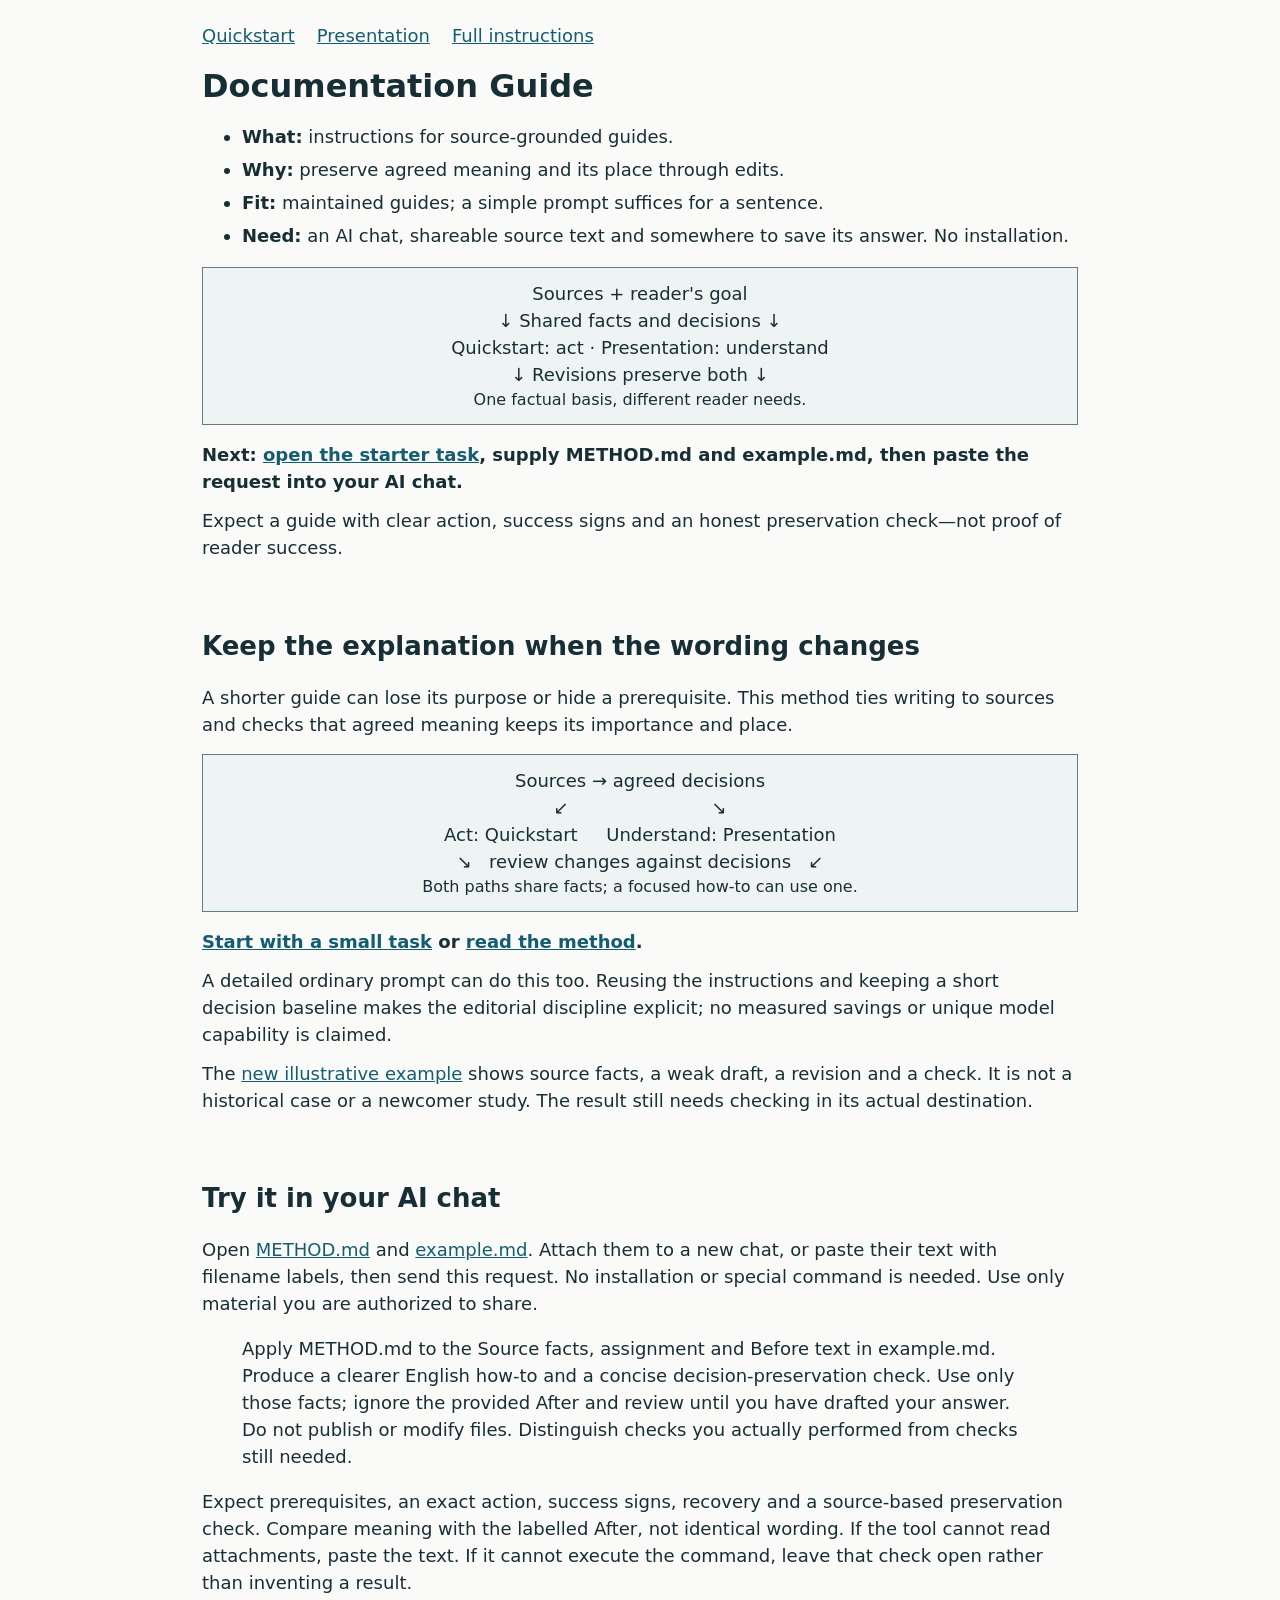
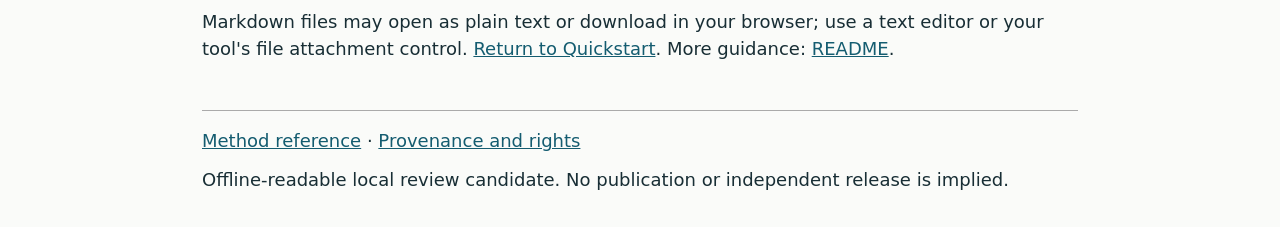
==== documentation-guide/START-HERE.html @ 6d1de61a "Publish sanitized project collection: data pipeline, radar and documentation guide" ====
<!doctype html>
<html lang="en">
<head><meta charset="utf-8"><meta name="viewport" content="width=device-width, initial-scale=1"><title>Documentation Guide</title>
<style>
*{box-sizing:border-box}body{margin:0;color:#182e35;background:#fafbf9;font:18px/1.5 system-ui,sans-serif}main{max-width:920px;margin:auto;padding:22px}nav{display:flex;gap:22px;flex-wrap:wrap}a{color:#145c70}h1{font-size:32px;line-height:1.2;margin:18px 0}h2{font-size:26px;line-height:1.2}section{padding-bottom:36px;scroll-margin-top:16px}li{margin:6px 0}figure{margin:16px 0;padding:12px;border:1px solid #617c85;background:#eef4f3;text-align:center}figcaption{font-size:16px}pre{white-space:pre-wrap;font:inherit;margin:0}p{margin:12px 0}.action{font-weight:650}footer{border-top:1px solid #aaa;padding-top:16px}a:focus-visible{outline:3px solid #145c70;outline-offset:3px}@media(max-width:500px){body{font-size:17px}main{padding:16px}h1{font-size:28px}nav{gap:16px}}
</style></head>
<body><main>
<nav aria-label="Reader paths"><a href="#quickstart">Quickstart</a><a href="#presentation">Presentation</a><a href="README.md">Full instructions</a></nav>
<section id="quickstart"><h1>Documentation Guide</h1>
<ul><li><strong>What:</strong> instructions for source-grounded guides.</li><li><strong>Why:</strong> preserve agreed meaning and its place through edits.</li><li><strong>Fit:</strong> maintained guides; a simple prompt suffices for a sentence.</li><li><strong>Need:</strong> an AI chat, shareable source text and somewhere to save its answer. No installation.</li></ul>
<figure id="quickstart-graphic"><pre>Sources + reader's goal
↓ Shared facts and decisions ↓
Quickstart: act · Presentation: understand
↓ Revisions preserve both ↓</pre><figcaption>One factual basis, different reader needs.</figcaption></figure>
<p class="action" id="quickstart-action">Next: <a href="#start">open the starter task</a>, supply METHOD.md and example.md, then paste the request into your AI chat.</p>
<p>Expect a guide with clear action, success signs and an honest preservation check—not proof of reader success.</p></section>
<section id="presentation"><h2>Keep the explanation when the wording changes</h2>
<p id="presentation-benefit">A shorter guide can lose its purpose or hide a prerequisite. This method ties writing to sources and checks that agreed meaning keeps its importance and place.</p>
<figure id="presentation-graphic"><pre>Sources → agreed decisions
↙                         ↘
Act: Quickstart     Understand: Presentation
↘   review changes against decisions   ↙</pre><figcaption>Both paths share facts; a focused how-to can use one.</figcaption></figure>
<p class="action" id="presentation-action"><a href="#quickstart">Start with a small task</a> or <a href="METHOD.md">read the method</a>.</p>
<p>A detailed ordinary prompt can do this too. Reusing the instructions and keeping a short decision baseline makes the editorial discipline explicit; no measured savings or unique model capability is claimed.</p>
<p>The <a href="example.md">new illustrative example</a> shows source facts, a weak draft, a revision and a check. It is not a historical case or a newcomer study. The result still needs checking in its actual destination.</p></section>
<section id="start"><h2>Try it in your AI chat</h2>
<p>Open <a href="METHOD.md">METHOD.md</a> and <a href="example.md">example.md</a>. Attach them to a new chat, or paste their text with filename labels, then send this request. No installation or special command is needed. Use only material you are authorized to share.</p>
<blockquote>Apply METHOD.md to the Source facts, assignment and Before text in example.md. Produce a clearer English how-to and a concise decision-preservation check. Use only those facts; ignore the provided After and review until you have drafted your answer. Do not publish or modify files. Distinguish checks you actually performed from checks still needed.</blockquote>
<p>Expect prerequisites, an exact action, success signs, recovery and a source-based preservation check. Compare meaning with the labelled After, not identical wording. If the tool cannot read attachments, paste the text. If it cannot execute the command, leave that check open rather than inventing a result.</p>
<p>Markdown files may open as plain text or download in your browser; use a text editor or your tool's file attachment control. <a href="#quickstart">Return to Quickstart</a>. More guidance: <a href="README.md">README</a>.</p></section>
<footer><a href="REFERENCE.md">Method reference</a> · <a href="PROVENANCE.md">Provenance and rights</a><p>Offline-readable local review candidate. No publication or independent release is implied.</p></footer>
</main></body></html>
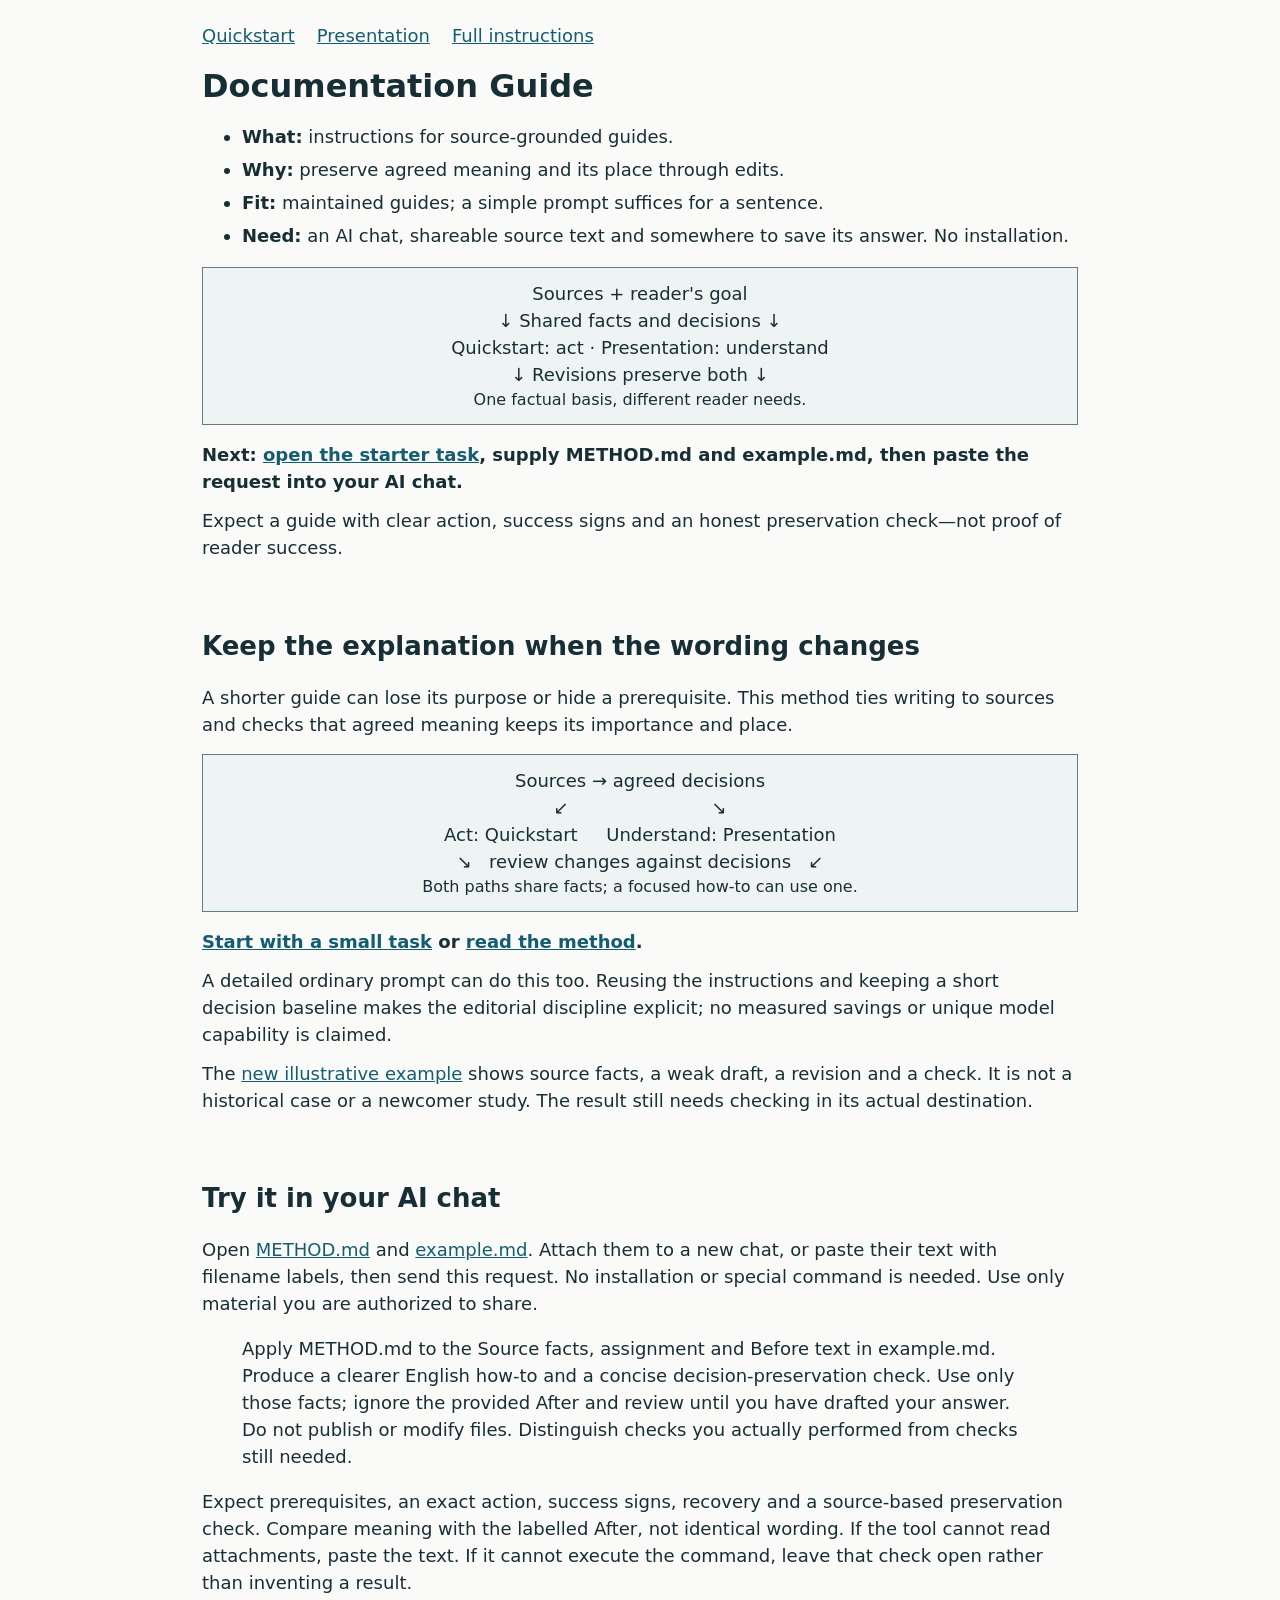
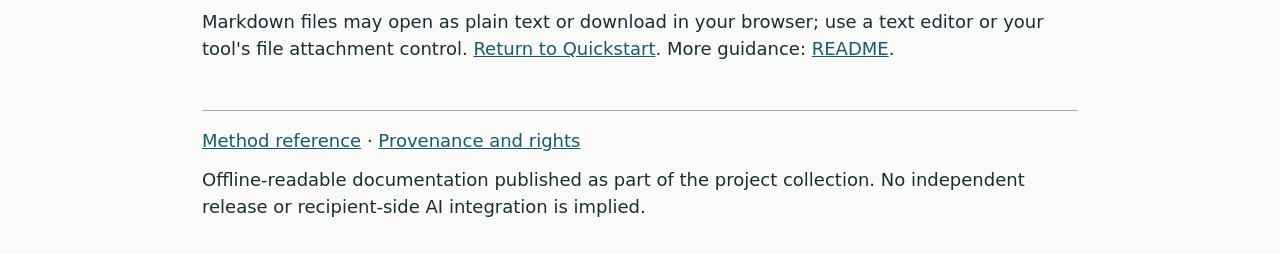
==== commit 9bd1dbcc: "Add user guides and source-bound walkthroughs for all six projects" ====
--- a/documentation-guide/START-HERE.html
+++ b/documentation-guide/START-HERE.html
@@ -28,5 +28,5 @@
 <blockquote>Apply METHOD.md to the Source facts, assignment and Before text in example.md. Produce a clearer English how-to and a concise decision-preservation check. Use only those facts; ignore the provided After and review until you have drafted your answer. Do not publish or modify files. Distinguish checks you actually performed from checks still needed.</blockquote>
 <p>Expect prerequisites, an exact action, success signs, recovery and a source-based preservation check. Compare meaning with the labelled After, not identical wording. If the tool cannot read attachments, paste the text. If it cannot execute the command, leave that check open rather than inventing a result.</p>
 <p>Markdown files may open as plain text or download in your browser; use a text editor or your tool's file attachment control. <a href="#quickstart">Return to Quickstart</a>. More guidance: <a href="README.md">README</a>.</p></section>
-<footer><a href="REFERENCE.md">Method reference</a> · <a href="PROVENANCE.md">Provenance and rights</a><p>Offline-readable local review candidate. No publication or independent release is implied.</p></footer>
+<footer><a href="REFERENCE.md">Method reference</a> · <a href="PROVENANCE.md">Provenance and rights</a><p>Offline-readable documentation published as part of the project collection. No independent release or recipient-side AI integration is implied.</p></footer>
 </main></body></html>
